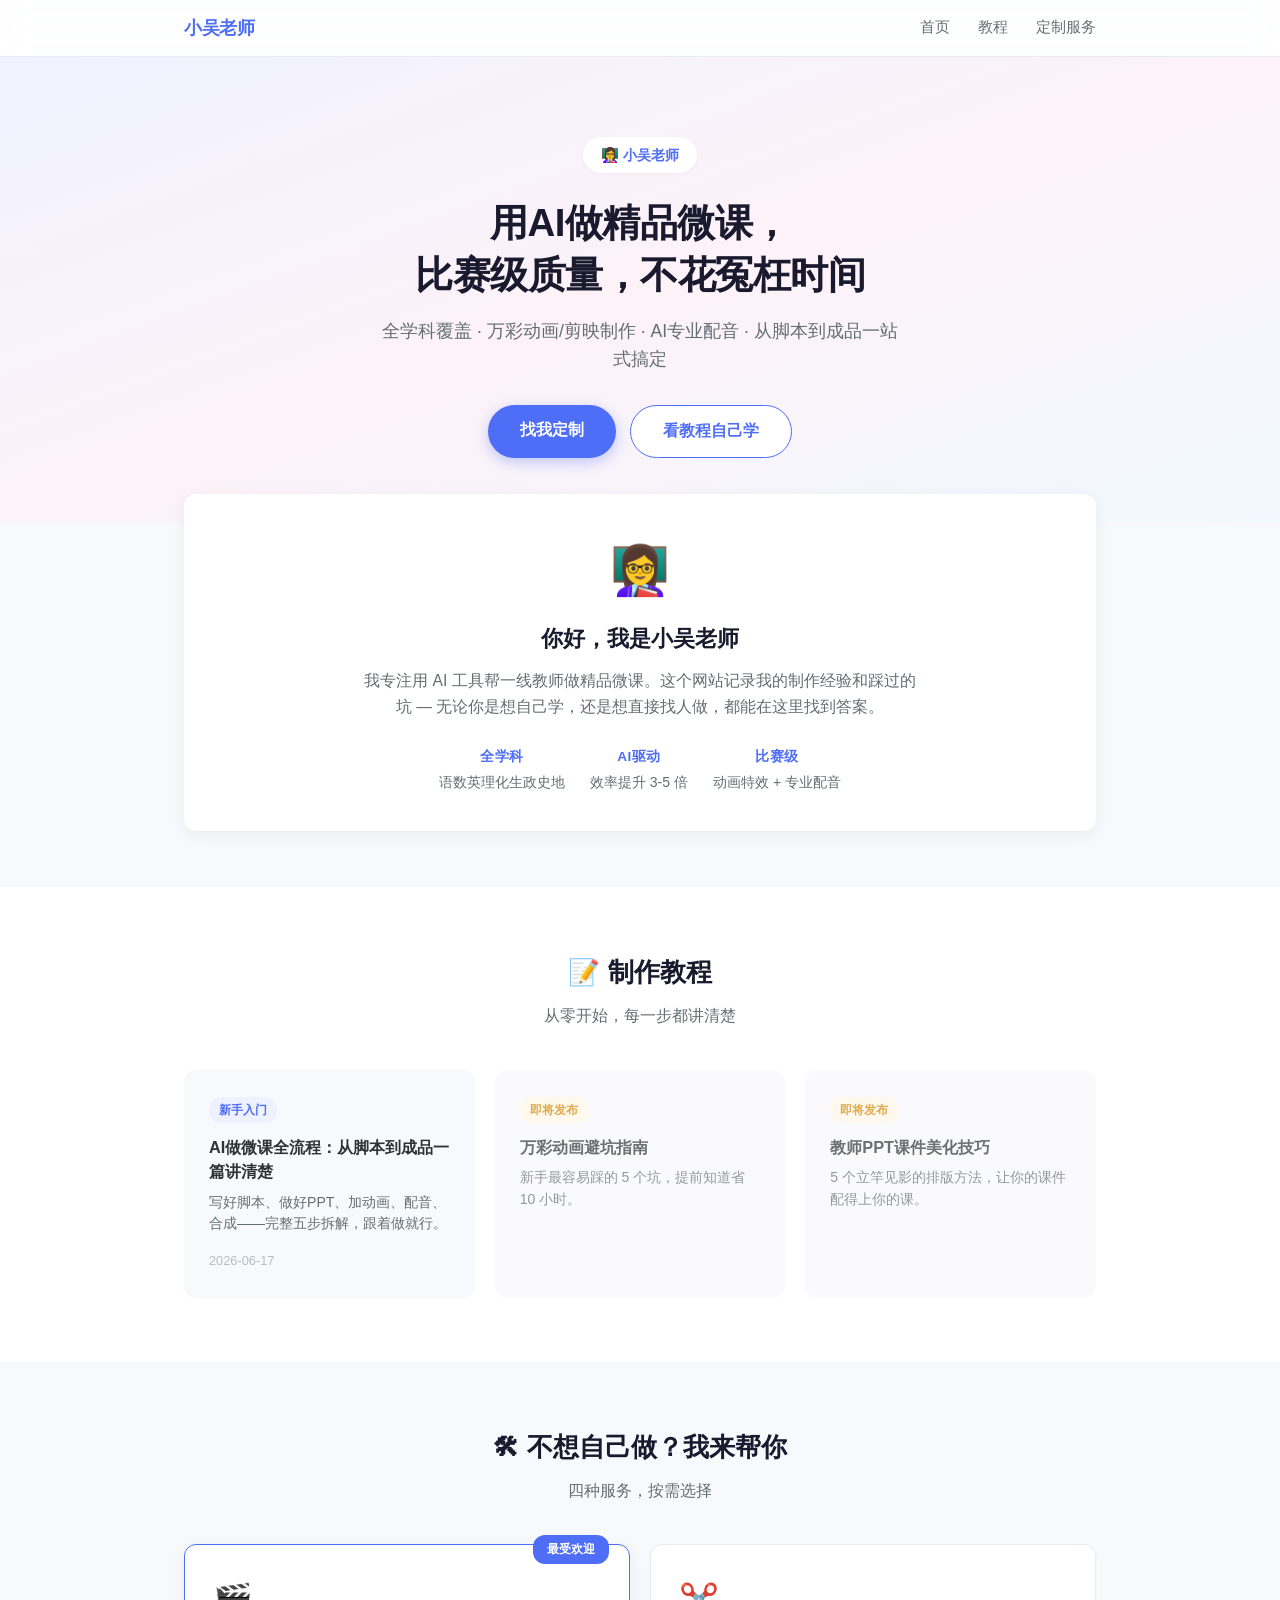
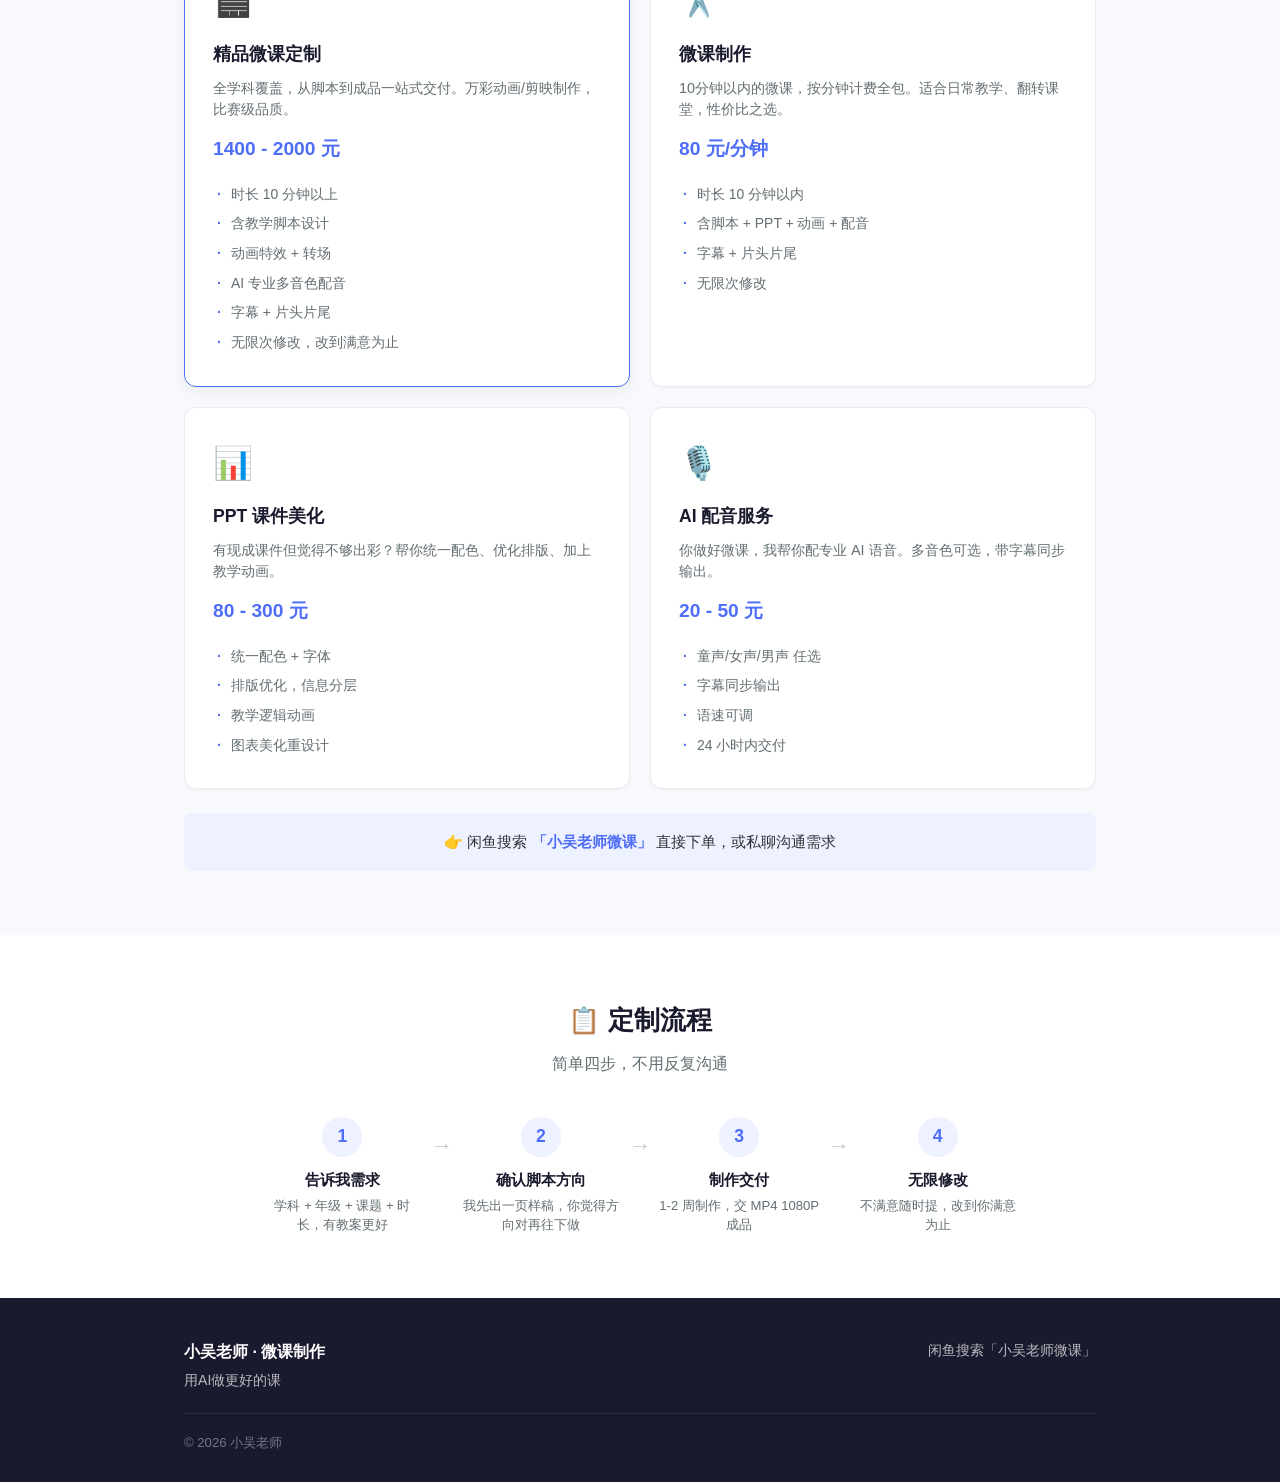
==== index.html @ 81d9802d "小吴老师微课制作网站：首页 + 首篇教程 + 闲鱼文案更新" ====
<!DOCTYPE html>
<html lang="zh-CN">
<head>
  <meta charset="UTF-8">
  <meta name="viewport" content="width=device-width, initial-scale=1.0">
  <title>小吴老师 · 微课制作 — AI精品微课教程与定制</title>
  <meta name="description" content="小吴老师专注AI微课制作：万彩动画、剪映、AI配音、PPT课件美化。提供精品微课定制服务，全学科覆盖。">
  <link rel="stylesheet" href="style.css">
</head>
<body>

  <!-- 导航 -->
  <nav>
    <div class="container nav-inner">
      <a href="index.html" class="logo">小吴老师</a>
      <div class="nav-links">
        <a href="index.html">首页</a>
        <a href="index.html#posts">教程</a>
        <a href="index.html#service">定制服务</a>
      </div>
    </div>
  </nav>

  <!-- 主视觉 -->
  <section class="hero">
    <div class="container">
      <div class="hero-badge">👩‍🏫 小吴老师</div>
      <h1>用AI做精品微课，<br>比赛级质量，不花冤枉时间</h1>
      <p class="hero-desc">全学科覆盖 · 万彩动画/剪映制作 · AI专业配音 · 从脚本到成品一站式搞定</p>
      <div class="hero-actions">
        <a href="#service" class="btn-primary">找我定制</a>
        <a href="#posts" class="btn-outline">看教程自己学</a>
      </div>
    </div>
  </section>

  <!-- 自我介绍 -->
  <section class="about">
    <div class="container">
      <div class="about-card">
        <div class="about-avatar">👩‍🏫</div>
        <h2>你好，我是小吴老师</h2>
        <p>我专注用 AI 工具帮一线教师做精品微课。这个网站记录我的制作经验和踩过的坑 — 无论你是想自己学，还是想直接找人做，都能在这里找到答案。</p>
        <div class="about-stats">
          <div class="stat"><strong>全学科</strong><span>语数英理化生政史地</span></div>
          <div class="stat"><strong>AI驱动</strong><span>效率提升 3-5 倍</span></div>
          <div class="stat"><strong>比赛级</strong><span>动画特效 + 专业配音</span></div>
        </div>
      </div>
    </div>
  </section>

  <!-- 教程文章 -->
  <section id="posts">
    <div class="container">
      <div class="section-header">
        <h2>📝 制作教程</h2>
        <p>从零开始，每一步都讲清楚</p>
      </div>
      <div class="post-grid">
        <a href="posts/01-ai-microcourse-guide.html" class="post-card">
          <div class="post-card-tag">新手入门</div>
          <h3>AI做微课全流程：从脚本到成品一篇讲清楚</h3>
          <p>写好脚本、做好PPT、加动画、配音、合成——完整五步拆解，跟着做就行。</p>
          <span class="post-card-date">2026-06-17</span>
        </a>
        <div class="post-card post-card-empty">
          <div class="post-card-tag tag-soon">即将发布</div>
          <h3>万彩动画避坑指南</h3>
          <p>新手最容易踩的 5 个坑，提前知道省 10 小时。</p>
        </div>
        <div class="post-card post-card-empty">
          <div class="post-card-tag tag-soon">即将发布</div>
          <h3>教师PPT课件美化技巧</h3>
          <p>5 个立竿见影的排版方法，让你的课件配得上你的课。</p>
        </div>
      </div>
    </div>
  </section>

  <!-- 服务 -->
  <section id="service">
    <div class="container">
      <div class="section-header">
        <h2>🛠 不想自己做？我来帮你</h2>
        <p>四种服务，按需选择</p>
      </div>
      <div class="service-grid">
        <div class="service-card service-card-featured">
          <div class="service-icon">🎬</div>
          <h3>精品微课定制</h3>
          <p class="service-desc">全学科覆盖，从脚本到成品一站式交付。万彩动画/剪映制作，比赛级品质。</p>
          <div class="service-price">1400 - 2000 元</div>
          <ul>
            <li>时长 10 分钟以上</li>
            <li>含教学脚本设计</li>
            <li>动画特效 + 转场</li>
            <li>AI 专业多音色配音</li>
            <li>字幕 + 片头片尾</li>
            <li>无限次修改，改到满意为止</li>
          </ul>
          <span class="service-badge">最受欢迎</span>
        </div>
        <div class="service-card">
          <div class="service-icon">✂️</div>
          <h3>微课制作</h3>
          <p class="service-desc">10分钟以内的微课，按分钟计费全包。适合日常教学、翻转课堂，性价比之选。</p>
          <div class="service-price">80 元/分钟</div>
          <ul>
            <li>时长 10 分钟以内</li>
            <li>含脚本 + PPT + 动画 + 配音</li>
            <li>字幕 + 片头片尾</li>
            <li>无限次修改</li>
          </ul>
        </div>
        <div class="service-card">
          <div class="service-icon">📊</div>
          <h3>PPT 课件美化</h3>
          <p class="service-desc">有现成课件但觉得不够出彩？帮你统一配色、优化排版、加上教学动画。</p>
          <div class="service-price">80 - 300 元</div>
          <ul>
            <li>统一配色 + 字体</li>
            <li>排版优化，信息分层</li>
            <li>教学逻辑动画</li>
            <li>图表美化重设计</li>
          </ul>
        </div>
        <div class="service-card">
          <div class="service-icon">🎙️</div>
          <h3>AI 配音服务</h3>
          <p class="service-desc">你做好微课，我帮你配专业 AI 语音。多音色可选，带字幕同步输出。</p>
          <div class="service-price">20 - 50 元</div>
          <ul>
            <li>童声/女声/男声 任选</li>
            <li>字幕同步输出</li>
            <li>语速可调</li>
            <li>24 小时内交付</li>
          </ul>
        </div>
      </div>
      <div class="service-cta">
        <p>👉 闲鱼搜索 <strong>「小吴老师微课」</strong> 直接下单，或私聊沟通需求</p>
      </div>
    </div>
  </section>

  <!-- 流程 -->
  <section class="process">
    <div class="container">
      <div class="section-header">
        <h2>📋 定制流程</h2>
        <p>简单四步，不用反复沟通</p>
      </div>
      <div class="process-steps">
        <div class="step">
          <div class="step-num">1</div>
          <h4>告诉我需求</h4>
          <p>学科 + 年级 + 课题 + 时长，有教案更好</p>
        </div>
        <div class="step-arrow">→</div>
        <div class="step">
          <div class="step-num">2</div>
          <h4>确认脚本方向</h4>
          <p>我先出一页样稿，你觉得方向对再往下做</p>
        </div>
        <div class="step-arrow">→</div>
        <div class="step">
          <div class="step-num">3</div>
          <h4>制作交付</h4>
          <p>1-2 周制作，交 MP4 1080P 成品</p>
        </div>
        <div class="step-arrow">→</div>
        <div class="step">
          <div class="step-num">4</div>
          <h4>无限修改</h4>
          <p>不满意随时提，改到你满意为止</p>
        </div>
      </div>
    </div>
  </section>

  <footer>
    <div class="container">
      <div class="footer-inner">
        <div class="footer-brand">
          <strong>小吴老师 · 微课制作</strong>
          <p>用AI做更好的课</p>
        </div>
        <div class="footer-links">
          <span>闲鱼搜索「小吴老师微课」</span>
        </div>
      </div>
      <p class="footer-copy">© 2026 小吴老师</p>
    </div>
  </footer>

</body>
</html>
---- style.css ----
/* ====== 基础重置 ====== */
*, *::before, *::after { margin: 0; padding: 0; box-sizing: border-box; }

:root {
  --primary: #4f6ef7;
  --primary-light: #eef1ff;
  --primary-dark: #3b54d4;
  --text: #2d3436;
  --text-light: #636e72;
  --bg: #f8f9fc;
  --white: #fff;
  --border: #e8ecf1;
  --shadow-sm: 0 1px 3px rgba(0,0,0,0.04);
  --shadow-md: 0 4px 16px rgba(0,0,0,0.06);
  --shadow-lg: 0 8px 32px rgba(0,0,0,0.08);
  --radius: 12px;
  --radius-sm: 8px;
}

body {
  font-family: -apple-system, BlinkMacSystemFont, "Segoe UI", "PingFang SC", "Hiragino Sans GB", "Microsoft YaHei", sans-serif;
  line-height: 1.7;
  color: var(--text);
  background: var(--bg);
  -webkit-font-smoothing: antialiased;
}

.container { max-width: 960px; margin: 0 auto; padding: 0 24px; }

/* ====== 导航 ====== */
nav {
  background: rgba(255,255,255,0.85);
  backdrop-filter: blur(12px);
  -webkit-backdrop-filter: blur(12px);
  border-bottom: 1px solid var(--border);
  position: sticky;
  top: 0;
  z-index: 100;
}
.nav-inner {
  display: flex;
  align-items: center;
  justify-content: space-between;
  height: 56px;
}
.logo {
  font-size: 1.15em;
  font-weight: 700;
  color: var(--primary);
  text-decoration: none;
  letter-spacing: -0.3px;
}
.nav-links { display: flex; gap: 28px; }
.nav-links a {
  text-decoration: none;
  color: var(--text-light);
  font-size: 0.92em;
  font-weight: 500;
  transition: color 0.2s;
}
.nav-links a:hover { color: var(--primary); }

/* ====== 主视觉 ====== */
.hero {
  padding: 80px 0 64px;
  text-align: center;
  background: linear-gradient(160deg, #f0f3ff 0%, #fdf2f8 50%, #f0f9ff 100%);
}
.hero-badge {
  display: inline-block;
  background: var(--white);
  color: var(--primary);
  font-weight: 600;
  font-size: 0.9em;
  padding: 6px 18px;
  border-radius: 20px;
  margin-bottom: 24px;
  box-shadow: var(--shadow-sm);
}
.hero h1 {
  font-size: 2.4em;
  font-weight: 800;
  line-height: 1.35;
  letter-spacing: -0.5px;
  margin-bottom: 16px;
  color: #1a1a2e;
}
.hero-desc {
  font-size: 1.1em;
  color: var(--text-light);
  max-width: 520px;
  margin: 0 auto 32px;
  line-height: 1.6;
}
.hero-actions { display: flex; gap: 14px; justify-content: center; flex-wrap: wrap; }
.btn-primary, .btn-outline {
  display: inline-block;
  padding: 12px 32px;
  border-radius: 28px;
  font-size: 0.98em;
  font-weight: 600;
  text-decoration: none;
  transition: all 0.2s;
}
.btn-primary {
  background: var(--primary);
  color: #fff;
  box-shadow: 0 4px 14px rgba(79,110,247,0.35);
}
.btn-primary:hover { background: var(--primary-dark); transform: translateY(-1px); }
.btn-outline {
  background: var(--white);
  color: var(--primary);
  border: 1.5px solid var(--primary);
}
.btn-outline:hover { background: var(--primary-light); }

/* ====== 自我介绍 ====== */
.about { padding: 0 0 56px; margin-top: -28px; }
.about-card {
  background: var(--white);
  border-radius: var(--radius);
  padding: 36px 40px;
  box-shadow: var(--shadow-md);
  text-align: center;
}
.about-avatar { font-size: 3em; margin-bottom: 8px; }
.about-card h2 { font-size: 1.4em; margin-bottom: 10px; color: #1a1a2e; }
.about-card > p { color: var(--text-light); max-width: 560px; margin: 0 auto 24px; font-size: 0.98em; }
.about-stats { display: flex; gap: 24px; justify-content: center; flex-wrap: wrap; }
.stat { text-align: center; min-width: 100px; }
.stat strong { display: block; font-size: 0.85em; color: var(--primary); text-transform: uppercase; letter-spacing: 0.5px; }
.stat span { font-size: 0.88em; color: var(--text-light); }

/* ====== 通用 section ====== */
section { padding: 64px 0; }
.section-header { text-align: center; margin-bottom: 40px; }
.section-header h2 { font-size: 1.6em; font-weight: 700; margin-bottom: 8px; color: #1a1a2e; }
.section-header p { color: var(--text-light); font-size: 0.98em; }

/* ====== 教程卡片 ====== */
#posts { background: var(--white); }
.post-grid { display: grid; grid-template-columns: repeat(3, 1fr); gap: 20px; }
.post-card {
  display: block;
  background: var(--bg);
  border-radius: var(--radius);
  padding: 24px;
  text-decoration: none;
  transition: all 0.25s;
  border: 1.5px solid transparent;
}
.post-card:hover { border-color: var(--primary); box-shadow: var(--shadow-md); transform: translateY(-2px); }
.post-card-tag {
  display: inline-block;
  font-size: 0.75em;
  font-weight: 600;
  padding: 3px 10px;
  border-radius: 12px;
  margin-bottom: 12px;
  background: var(--primary-light);
  color: var(--primary);
}
.tag-soon { background: #fff7e6; color: #d48806; }
.post-card h3 { font-size: 1.02em; color: var(--text); margin-bottom: 8px; line-height: 1.5; }
.post-card p { font-size: 0.88em; color: var(--text-light); margin-bottom: 12px; line-height: 1.5; }
.post-card-date { font-size: 0.8em; color: #b2bec3; }
.post-card-empty { cursor: default; opacity: 0.7; }
.post-card-empty:hover { border-color: transparent; transform: none; box-shadow: none; }

/* ====== 服务卡片 ====== */
.service-grid { display: grid; grid-template-columns: repeat(2, 1fr); gap: 20px; margin-bottom: 24px; }
.service-card {
  background: var(--white);
  border-radius: var(--radius);
  padding: 28px;
  box-shadow: var(--shadow-sm);
  border: 1.5px solid var(--border);
  position: relative;
  transition: all 0.25s;
}
.service-card:hover { box-shadow: var(--shadow-md); transform: translateY(-2px); }
.service-card-featured { border-color: var(--primary); box-shadow: var(--shadow-md); }
.service-icon { font-size: 2em; margin-bottom: 12px; }
.service-card h3 { font-size: 1.1em; margin-bottom: 8px; color: #1a1a2e; }
.service-desc { font-size: 0.9em; color: var(--text-light); margin-bottom: 12px; line-height: 1.5; }
.service-price {
  font-size: 1.2em;
  font-weight: 700;
  color: var(--primary);
  margin-bottom: 14px;
}
.service-card ul { list-style: none; }
.service-card li {
  font-size: 0.87em;
  color: var(--text-light);
  padding: 3px 0 3px 18px;
  position: relative;
}
.service-card li::before { content: "·"; position: absolute; left: 4px; color: var(--primary); font-weight: bold; }
.service-badge {
  position: absolute;
  top: -10px;
  right: 20px;
  background: var(--primary);
  color: #fff;
  font-size: 0.75em;
  font-weight: 600;
  padding: 4px 14px;
  border-radius: 12px;
}
.service-cta {
  text-align: center;
  background: var(--primary-light);
  border-radius: var(--radius-sm);
  padding: 16px;
  font-size: 0.95em;
}
.service-cta strong { color: var(--primary); }

/* ====== 流程 ====== */
.process { background: var(--white); }
.process-steps { display: flex; align-items: flex-start; justify-content: center; gap: 8px; flex-wrap: wrap; }
.step { text-align: center; width: 160px; }
.step-num {
  width: 40px; height: 40px;
  border-radius: 50%;
  background: var(--primary-light);
  color: var(--primary);
  font-weight: 700;
  font-size: 1.1em;
  display: flex;
  align-items: center;
  justify-content: center;
  margin: 0 auto 10px;
}
.step h4 { font-size: 0.95em; margin-bottom: 4px; color: #1a1a2e; }
.step p { font-size: 0.82em; color: var(--text-light); line-height: 1.4; }
.step-arrow { font-size: 1.4em; color: #ccc; margin-top: 10px; }

/* ====== 文章页 ====== */
article { padding: 40px 0; }
article .meta { color: #b2bec3; font-size: 0.9em; margin-bottom: 20px; }
article h1 { font-size: 1.8em; font-weight: 800; margin-bottom: 24px; color: #1a1a2e; line-height: 1.35; }
article h2 {
  font-size: 1.25em;
  font-weight: 700;
  margin-top: 40px;
  margin-bottom: 14px;
  padding-bottom: 8px;
  border-bottom: 2px solid var(--primary-light);
  color: #1a1a2e;
}
article h3 { font-size: 1.05em; font-weight: 600; margin-top: 24px; margin-bottom: 8px; color: #2d3436; }
article p { margin-bottom: 14px; font-size: 1.02em; }
article ul, article ol { margin: 12px 0 12px 26px; }
article li { margin-bottom: 8px; font-size: 1.02em; }
article li strong { color: #1a1a2e; }
article blockquote {
  border-left: 3px solid var(--primary);
  padding: 14px 20px;
  margin: 20px 0;
  background: var(--primary-light);
  border-radius: 0 var(--radius-sm) var(--radius-sm) 0;
  color: var(--text);
  font-size: 0.96em;
}
article .tip {
  background: #fffbe6;
  border: 1px solid #ffe58f;
  border-radius: var(--radius-sm);
  padding: 16px 20px;
  margin: 20px 0;
  font-size: 0.96em;
}
article table {
  width: 100%;
  border-collapse: collapse;
  margin: 20px 0;
  border-radius: var(--radius-sm);
  overflow: hidden;
  box-shadow: var(--shadow-sm);
}
article th {
  background: var(--primary-light);
  padding: 12px 16px;
  text-align: left;
  font-weight: 600;
  font-size: 0.92em;
  color: var(--primary-dark);
}
article td {
  padding: 10px 16px;
  border-bottom: 1px solid var(--border);
  font-size: 0.95em;
}
.back-link {
  display: inline-block;
  margin-top: 40px;
  color: var(--primary);
  text-decoration: none;
  font-weight: 500;
  font-size: 0.95em;
  transition: color 0.2s;
}
.back-link:hover { color: var(--primary-dark); }

/* ====== Footer ====== */
footer {
  background: #1a1a2e;
  color: rgba(255,255,255,0.7);
  padding: 40px 0 28px;
}
.footer-inner {
  display: flex;
  justify-content: space-between;
  align-items: flex-start;
  margin-bottom: 20px;
  gap: 20px;
  flex-wrap: wrap;
}
.footer-brand strong { display: block; color: #fff; font-size: 1em; margin-bottom: 4px; }
.footer-brand p { font-size: 0.88em; }
.footer-links { font-size: 0.9em; }
.footer-copy { font-size: 0.82em; color: rgba(255,255,255,0.4); border-top: 1px solid rgba(255,255,255,0.08); padding-top: 18px; }

/* ====== 响应式 ====== */
@media (max-width: 768px) {
  .hero h1 { font-size: 1.7em; }
  .hero { padding: 48px 0 40px; }
  .post-grid { grid-template-columns: 1fr; }
  .service-grid { grid-template-columns: 1fr; }
  .process-steps { flex-direction: column; align-items: center; }
  .step-arrow { transform: rotate(90deg); }
  .about-card { padding: 24px 20px; }
  .about-stats { gap: 16px; }
  article h1 { font-size: 1.4em; }
}
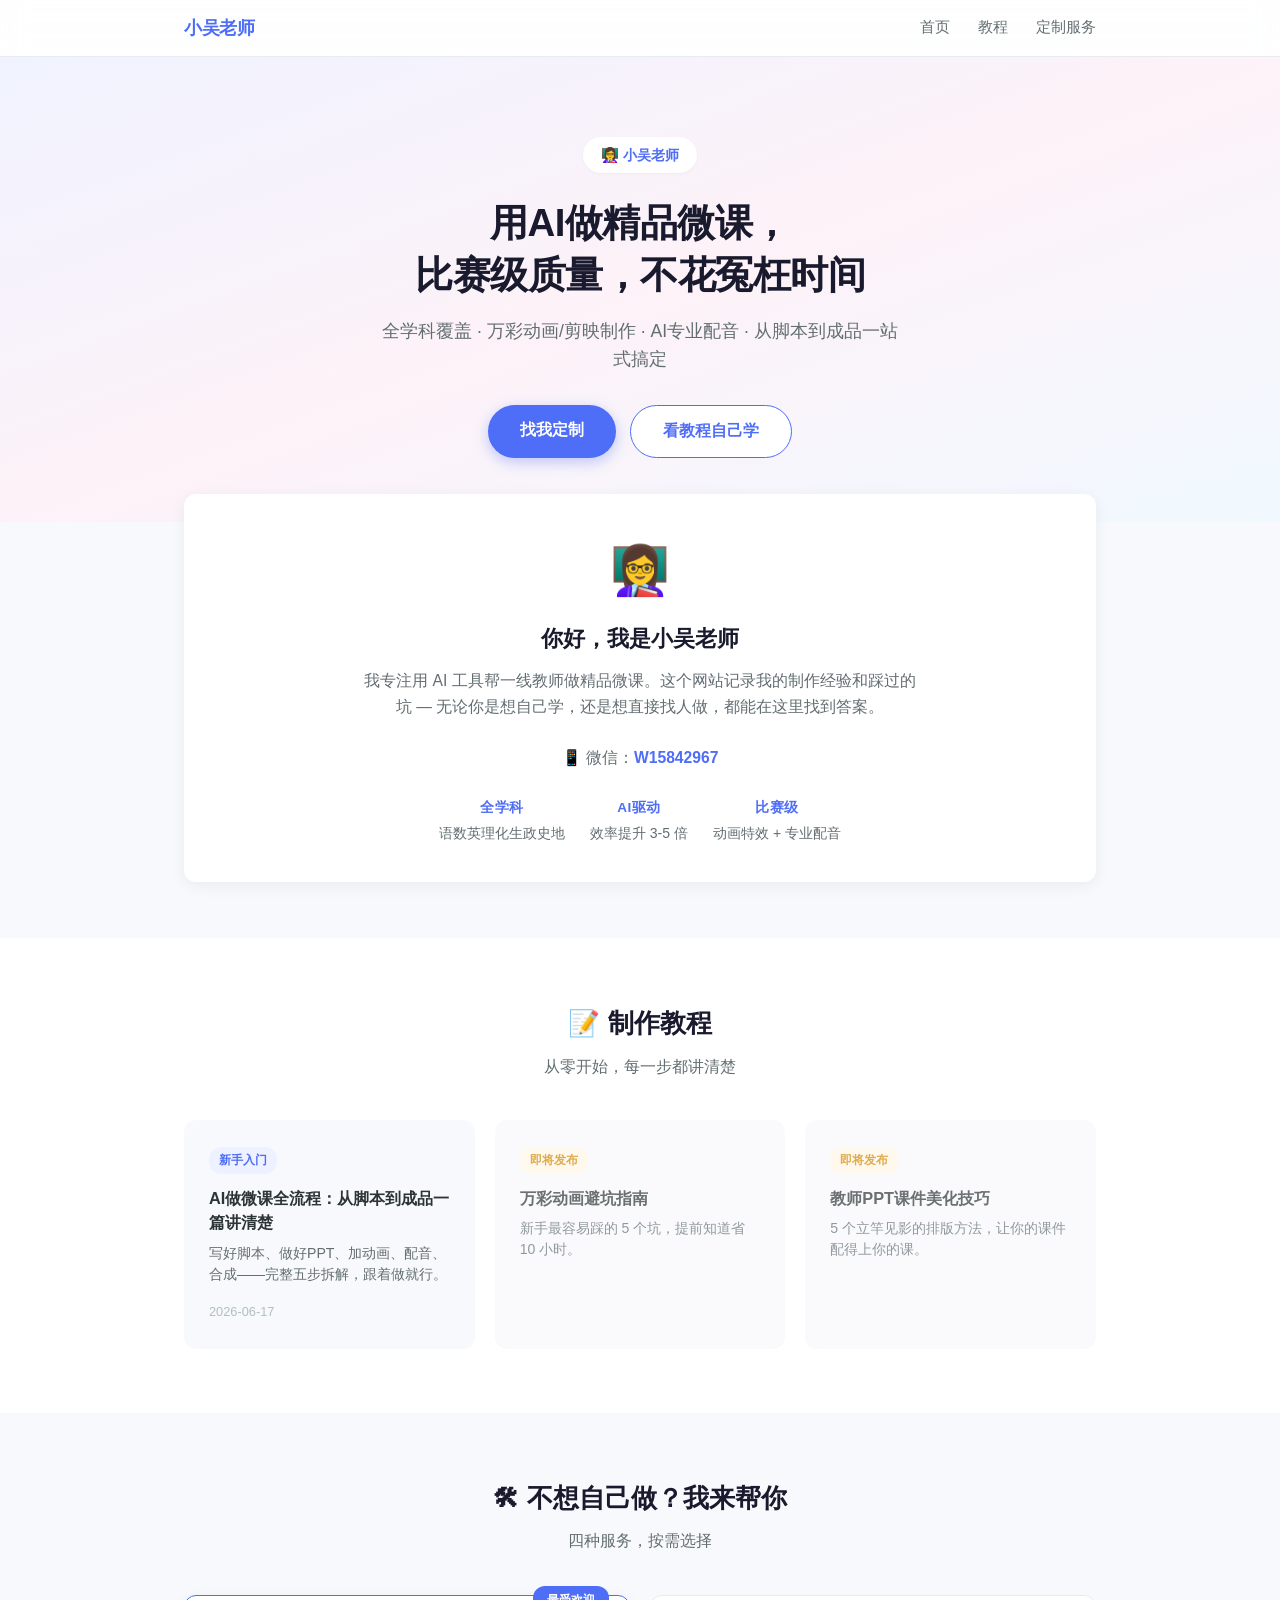
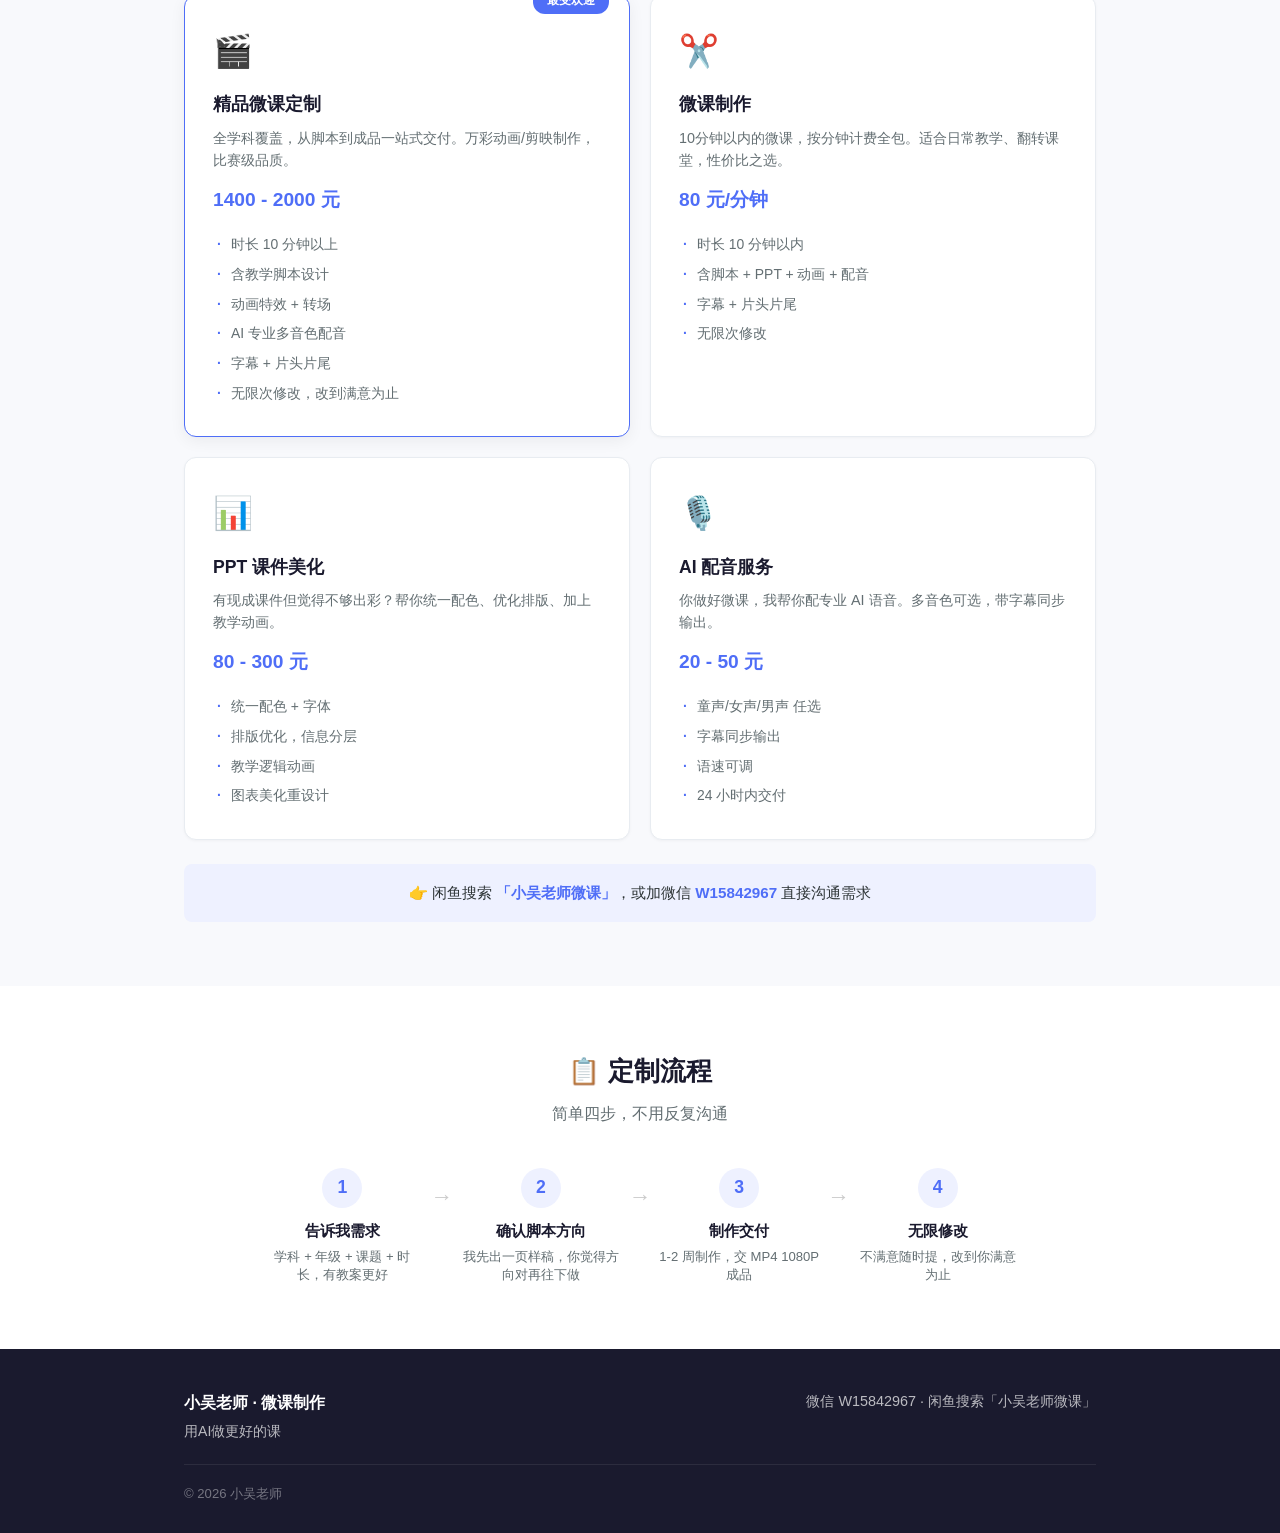
==== commit 9c11fe10: "添加微信号 W15842967 到首页多处" ====
--- a/index.html
+++ b/index.html
@@ -41,6 +41,7 @@
         <div class="about-avatar">👩‍🏫</div>
         <h2>你好，我是小吴老师</h2>
         <p>我专注用 AI 工具帮一线教师做精品微课。这个网站记录我的制作经验和踩过的坑 — 无论你是想自己学，还是想直接找人做，都能在这里找到答案。</p>
+        <p class="about-wechat">📱 微信：<strong>W15842967</strong></p>
         <div class="about-stats">
           <div class="stat"><strong>全学科</strong><span>语数英理化生政史地</span></div>
           <div class="stat"><strong>AI驱动</strong><span>效率提升 3-5 倍</span></div>
@@ -139,7 +140,7 @@
         </div>
       </div>
       <div class="service-cta">
-        <p>👉 闲鱼搜索 <strong>「小吴老师微课」</strong> 直接下单，或私聊沟通需求</p>
+        <p>👉 闲鱼搜索 <strong>「小吴老师微课」</strong>，或加微信 <strong>W15842967</strong> 直接沟通需求</p>
       </div>
     </div>
   </section>
@@ -187,7 +188,7 @@
           <p>用AI做更好的课</p>
         </div>
         <div class="footer-links">
-          <span>闲鱼搜索「小吴老师微课」</span>
+          <span>微信 W15842967 · 闲鱼搜索「小吴老师微课」</span>
         </div>
       </div>
       <p class="footer-copy">© 2026 小吴老师</p>
--- a/style.css
+++ b/style.css
@@ -127,6 +127,8 @@
 .about-avatar { font-size: 3em; margin-bottom: 8px; }
 .about-card h2 { font-size: 1.4em; margin-bottom: 10px; color: #1a1a2e; }
 .about-card > p { color: var(--text-light); max-width: 560px; margin: 0 auto 24px; font-size: 0.98em; }
+.about-wechat { font-size: 1.05em; color: var(--text); margin-top: -14px; }
+.about-wechat strong { color: var(--primary); }
 .about-stats { display: flex; gap: 24px; justify-content: center; flex-wrap: wrap; }
 .stat { text-align: center; min-width: 100px; }
 .stat strong { display: block; font-size: 0.85em; color: var(--primary); text-transform: uppercase; letter-spacing: 0.5px; }
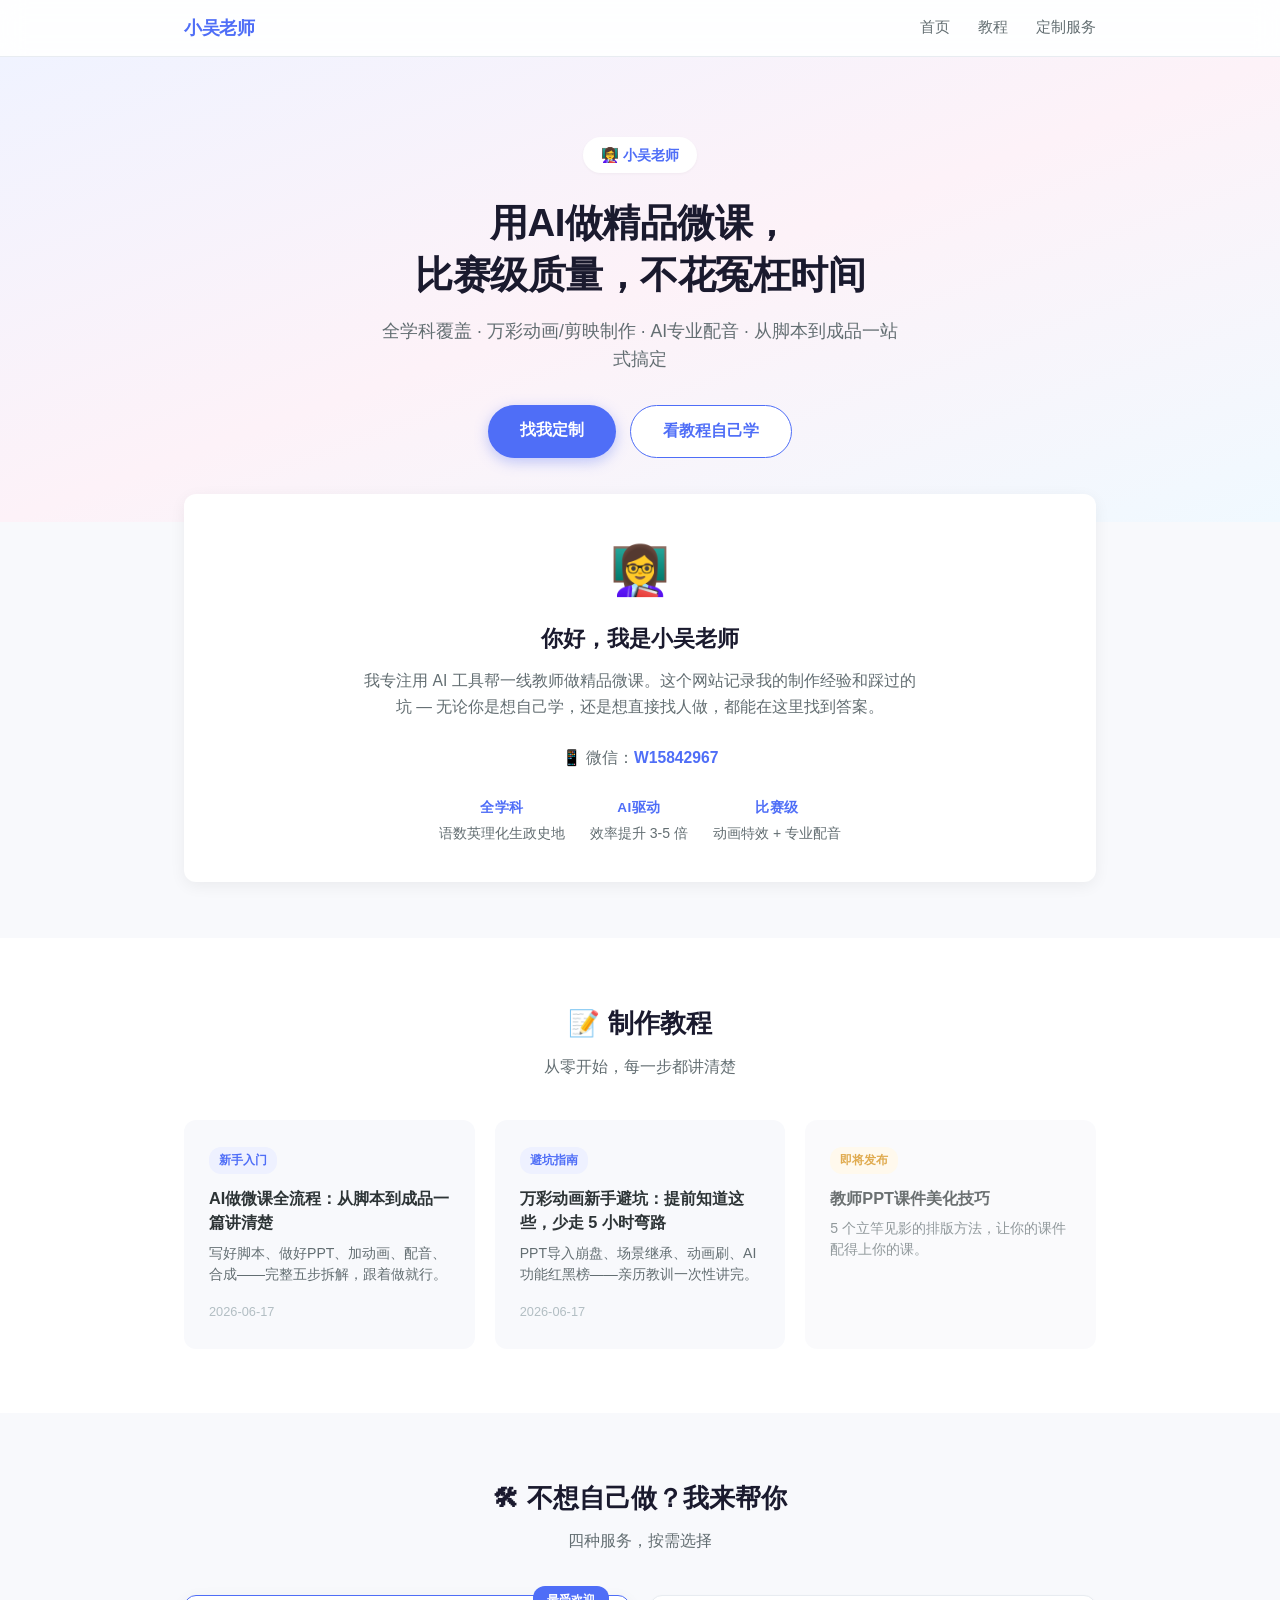
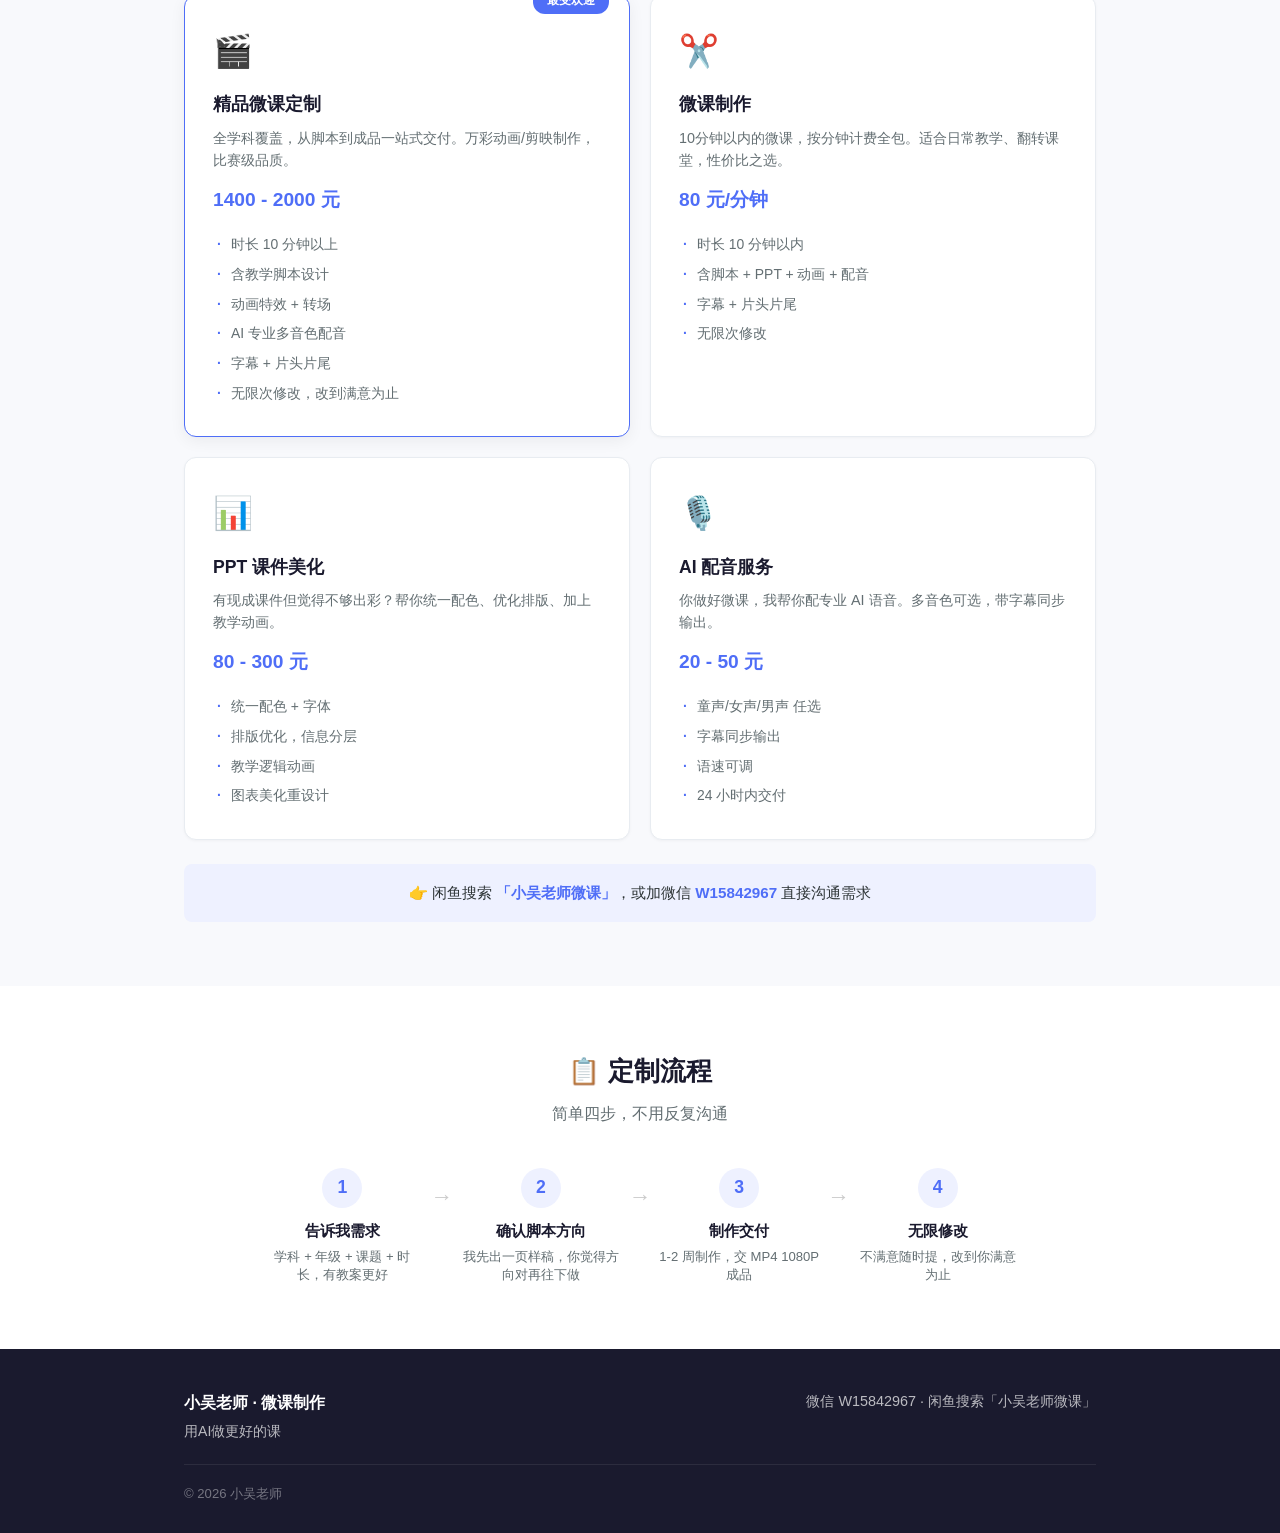
==== commit cb00df9b: "新增第二篇教程：万彩动画新手避坑指南" ====
--- a/index.html
+++ b/index.html
@@ -65,11 +65,12 @@
           <p>写好脚本、做好PPT、加动画、配音、合成——完整五步拆解，跟着做就行。</p>
           <span class="post-card-date">2026-06-17</span>
         </a>
-        <div class="post-card post-card-empty">
-          <div class="post-card-tag tag-soon">即将发布</div>
-          <h3>万彩动画避坑指南</h3>
-          <p>新手最容易踩的 5 个坑，提前知道省 10 小时。</p>
-        </div>
+        <a href="posts/02-wancai-pitfalls.html" class="post-card">
+          <div class="post-card-tag">避坑指南</div>
+          <h3>万彩动画新手避坑：提前知道这些，少走 5 小时弯路</h3>
+          <p>PPT导入崩盘、场景继承、动画刷、AI功能红黑榜——亲历教训一次性讲完。</p>
+          <span class="post-card-date">2026-06-17</span>
+        </a>
         <div class="post-card post-card-empty">
           <div class="post-card-tag tag-soon">即将发布</div>
           <h3>教师PPT课件美化技巧</h3>
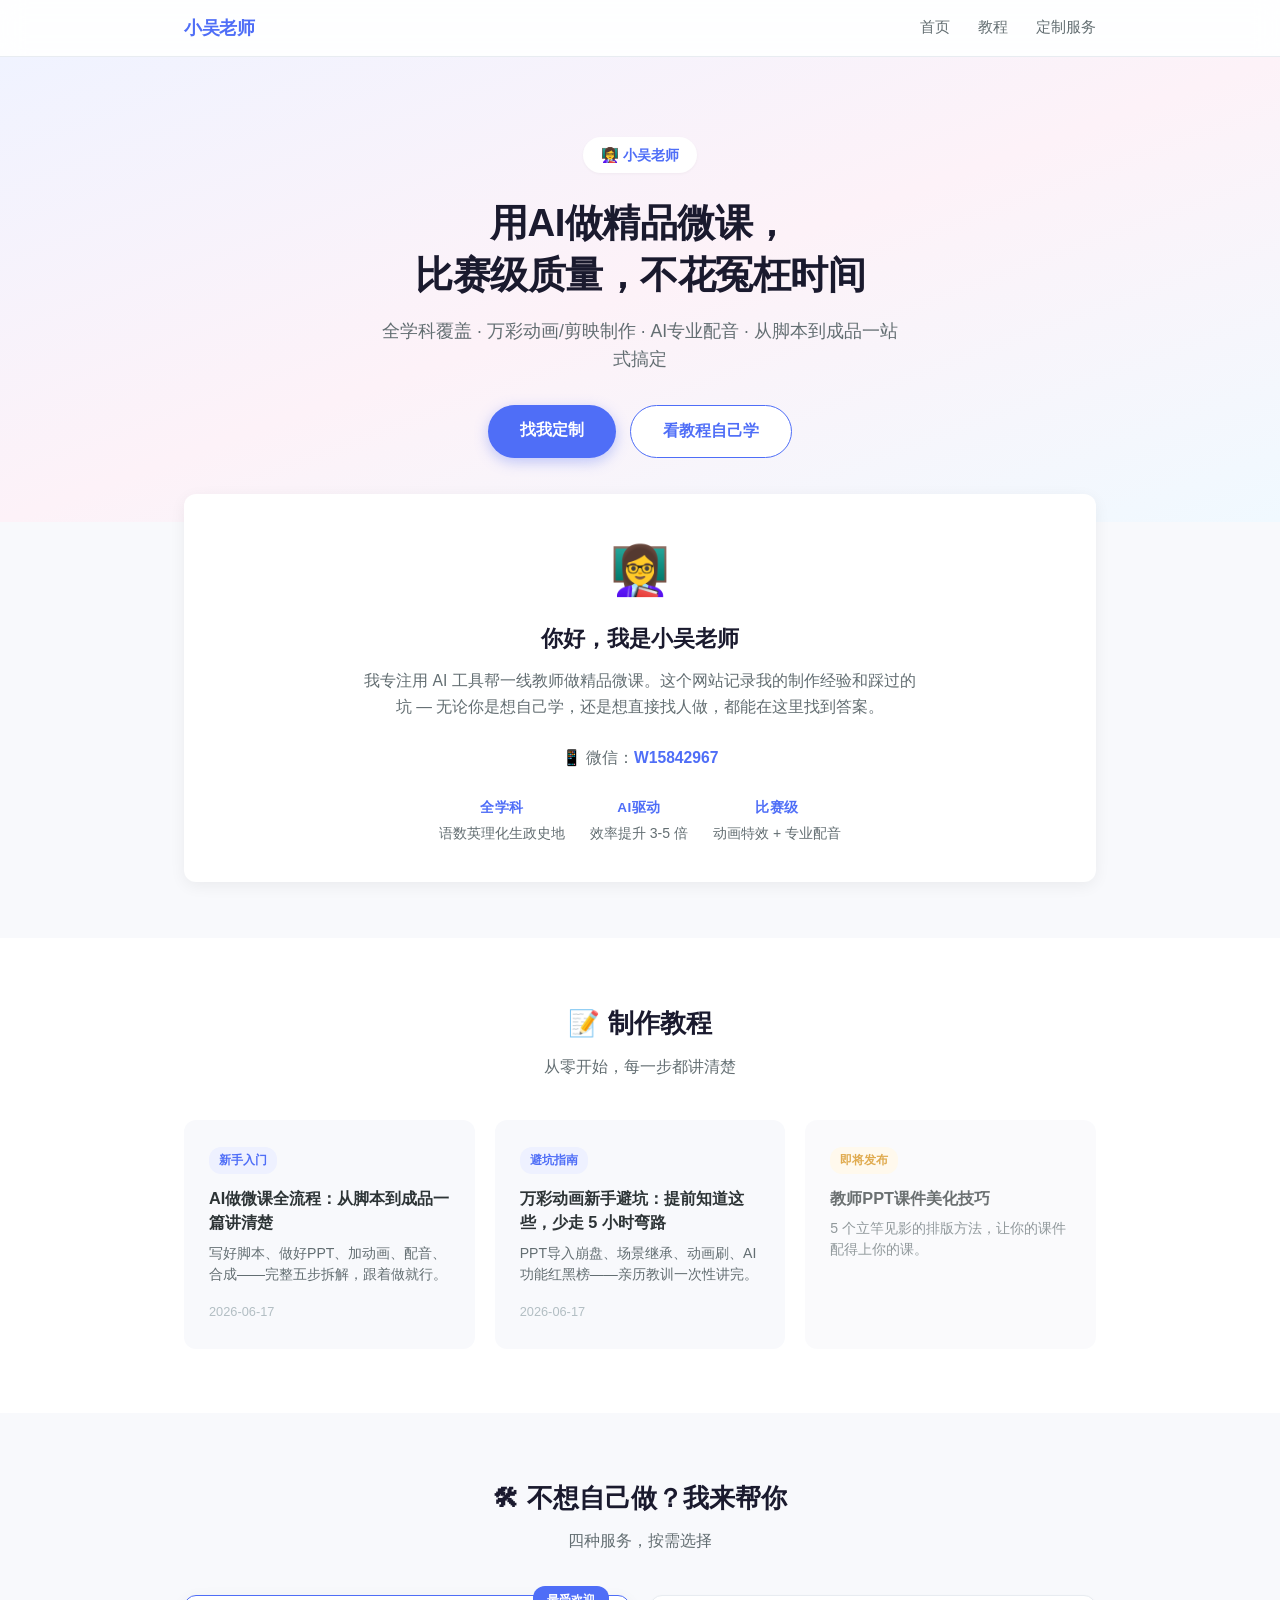
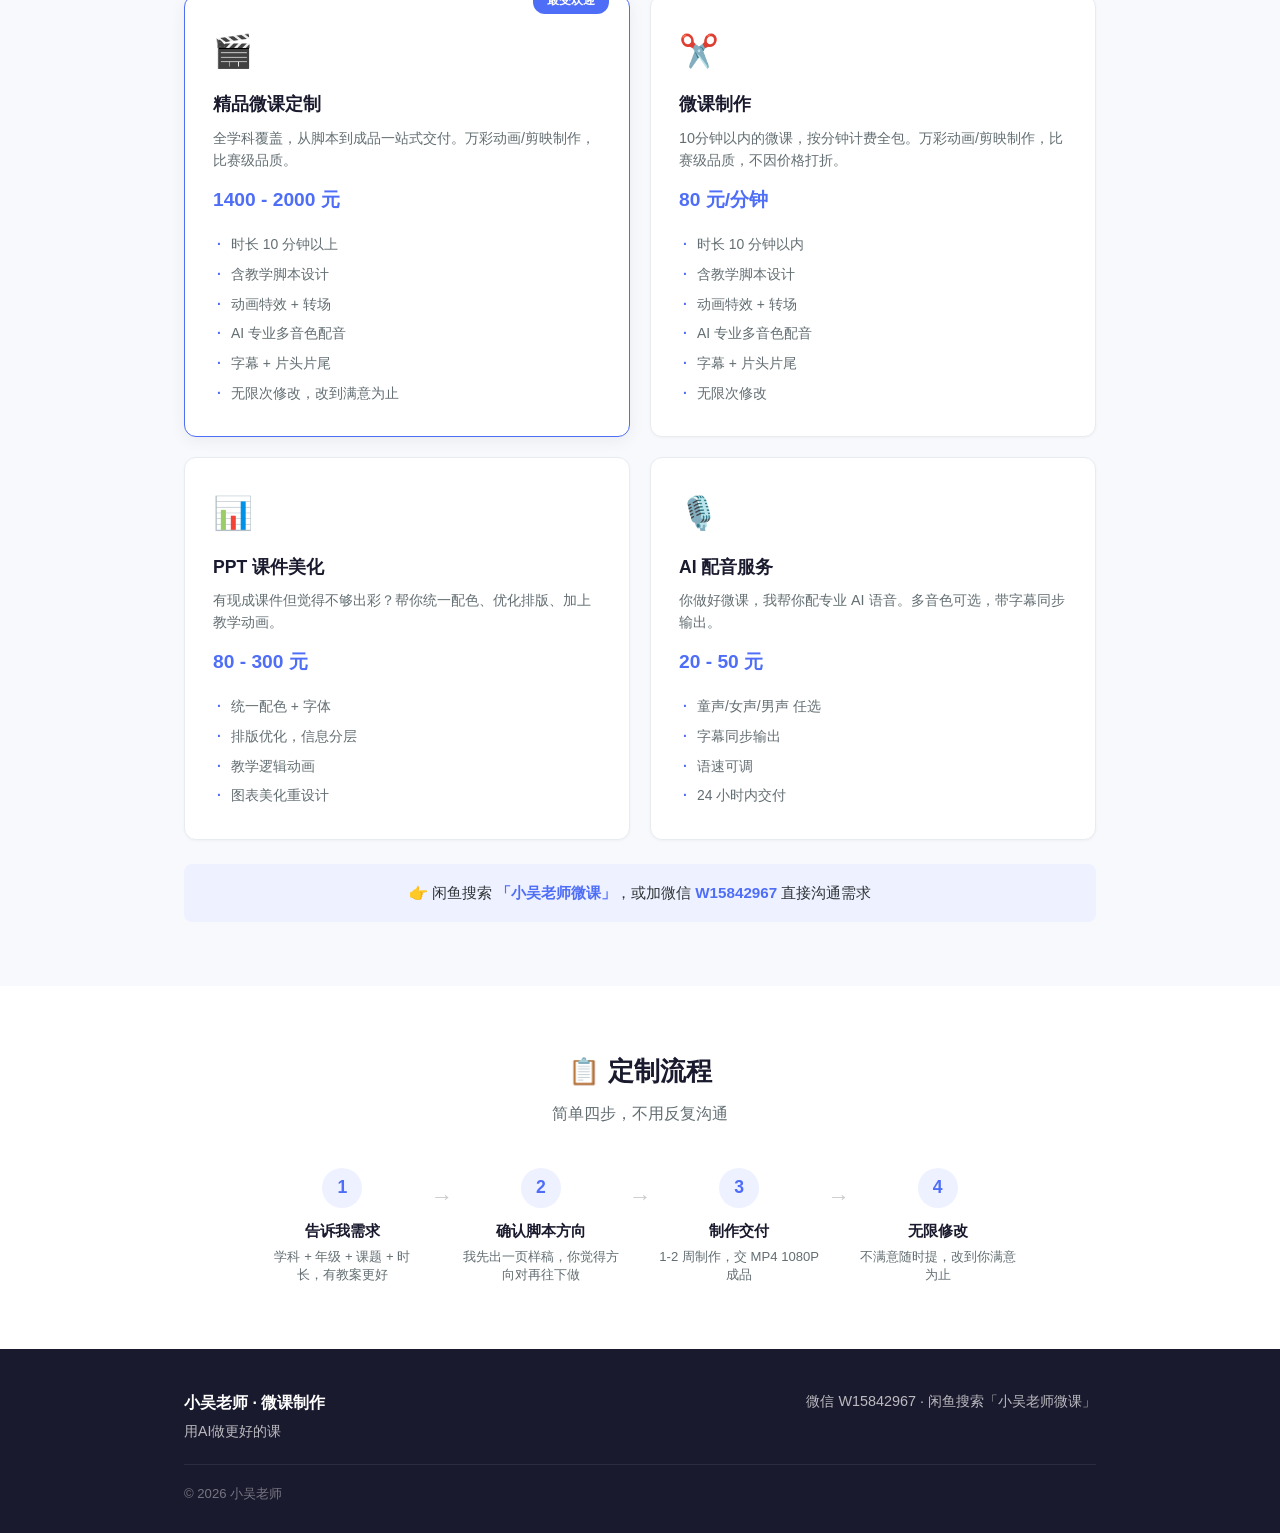
==== commit 86aec60f: "微课制作服务简介升级为比赛级标准" ====
--- a/index.html
+++ b/index.html
@@ -106,11 +106,13 @@
         <div class="service-card">
           <div class="service-icon">✂️</div>
           <h3>微课制作</h3>
-          <p class="service-desc">10分钟以内的微课，按分钟计费全包。适合日常教学、翻转课堂，性价比之选。</p>
+          <p class="service-desc">10分钟以内的微课，按分钟计费全包。万彩动画/剪映制作，比赛级品质，不因价格打折。</p>
           <div class="service-price">80 元/分钟</div>
           <ul>
             <li>时长 10 分钟以内</li>
-            <li>含脚本 + PPT + 动画 + 配音</li>
+            <li>含教学脚本设计</li>
+            <li>动画特效 + 转场</li>
+            <li>AI 专业多音色配音</li>
             <li>字幕 + 片头片尾</li>
             <li>无限次修改</li>
           </ul>
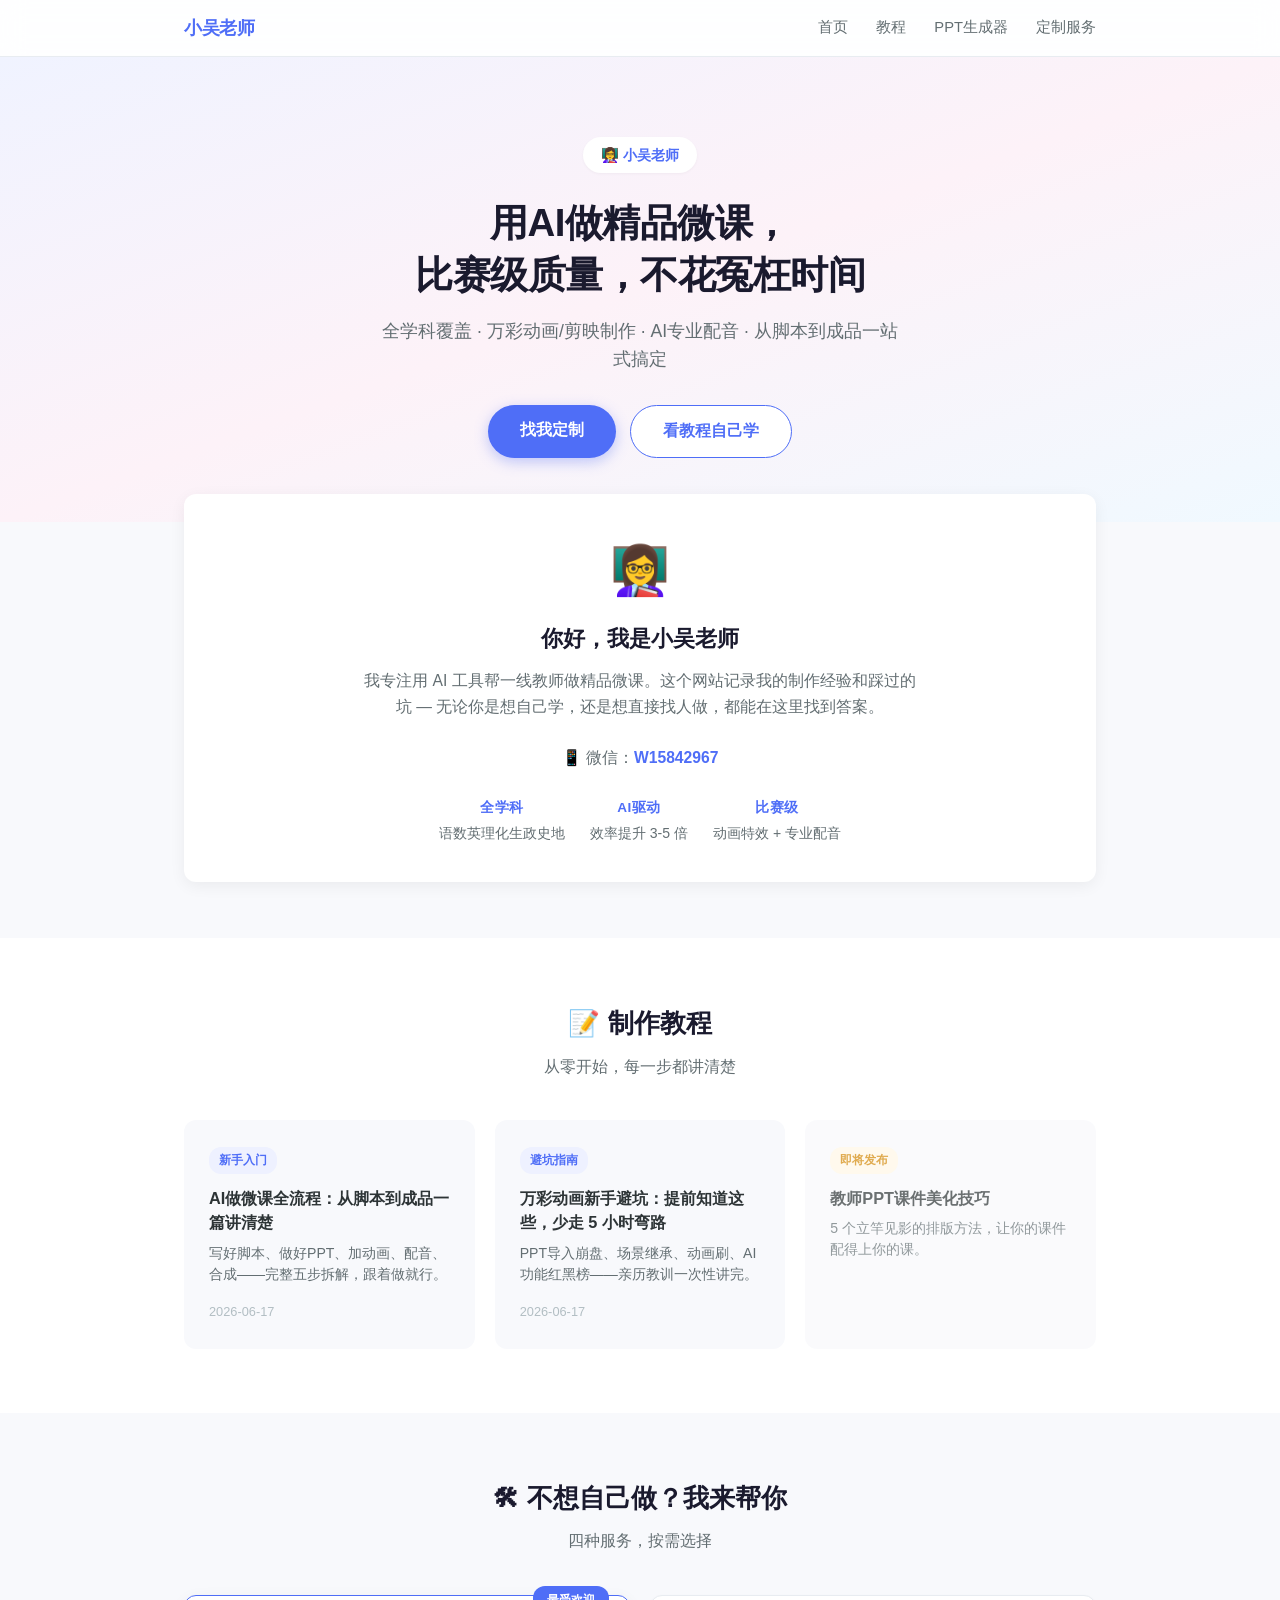
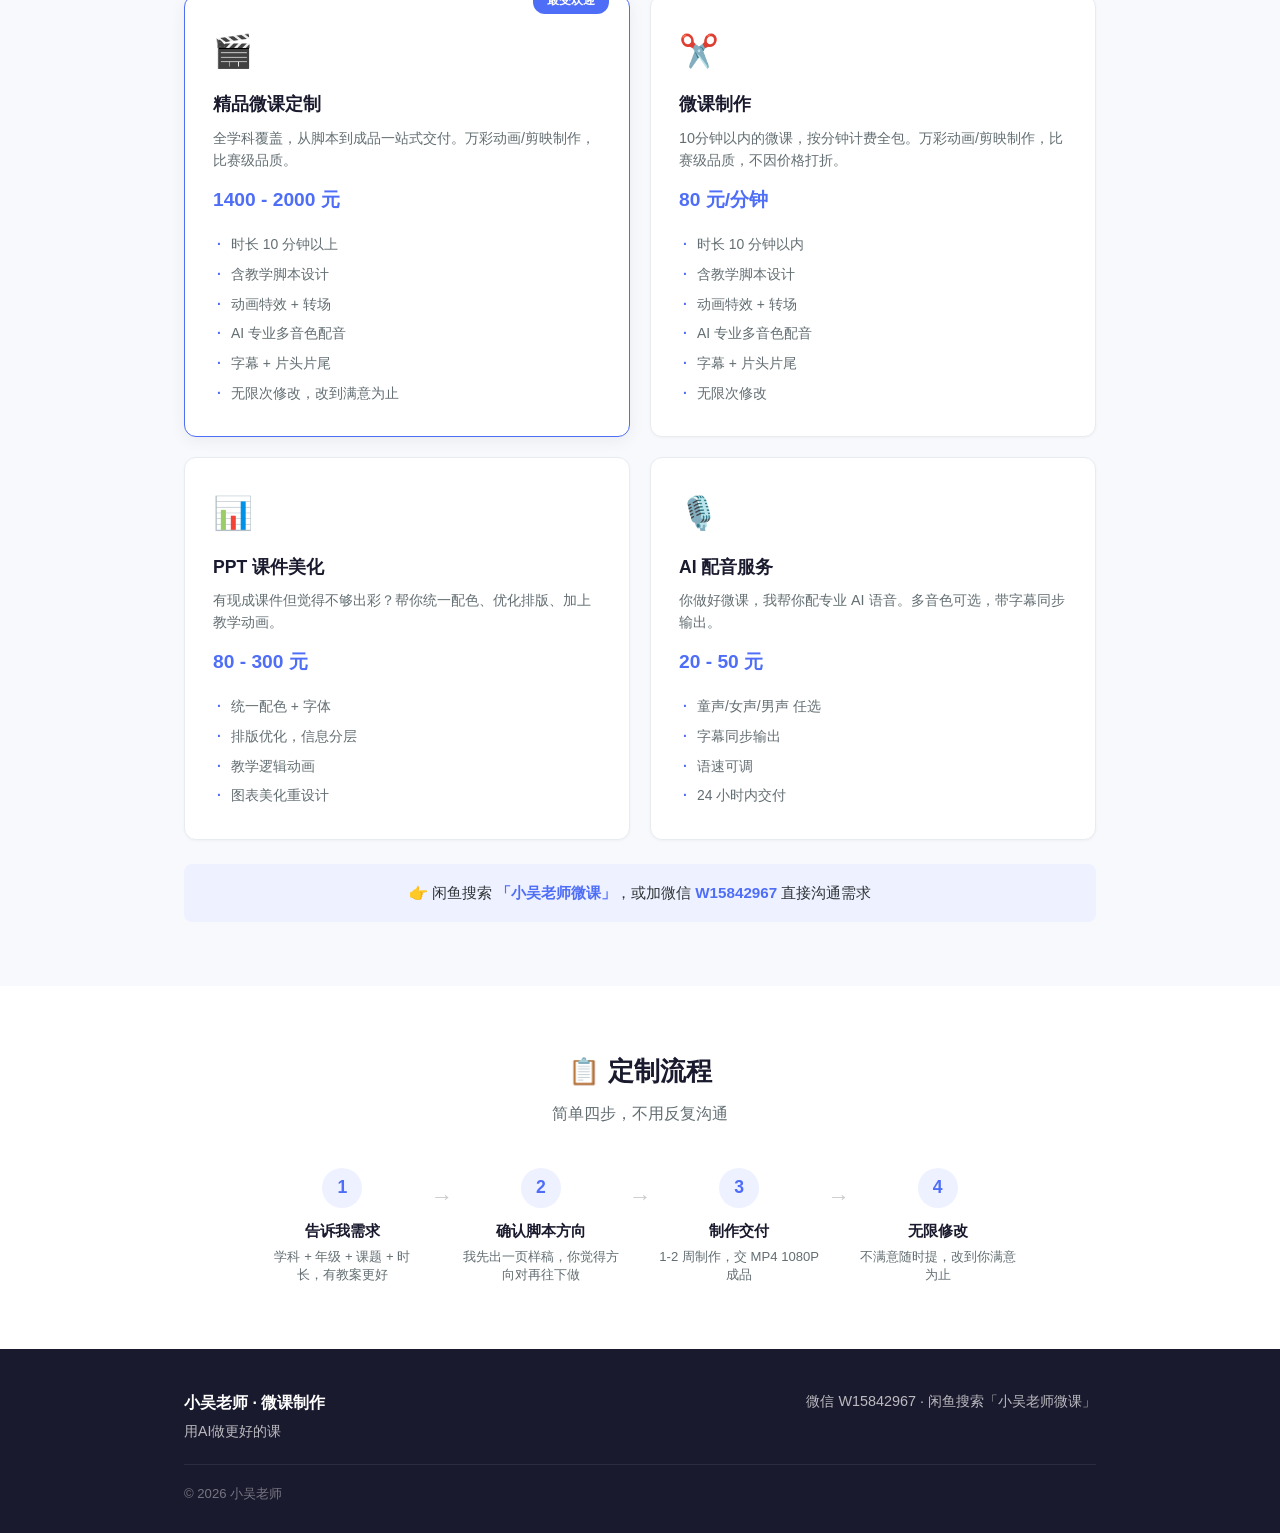
==== commit a549153c: "新增PPT一键生成器工具：三档品质（一般/标准/高端），全学科覆盖" ====
--- a/index.html
+++ b/index.html
@@ -16,6 +16,7 @@
       <div class="nav-links">
         <a href="index.html">首页</a>
         <a href="index.html#posts">教程</a>
+        <a href="tools/ppt-generator.html">PPT生成器</a>
         <a href="index.html#service">定制服务</a>
       </div>
     </div>
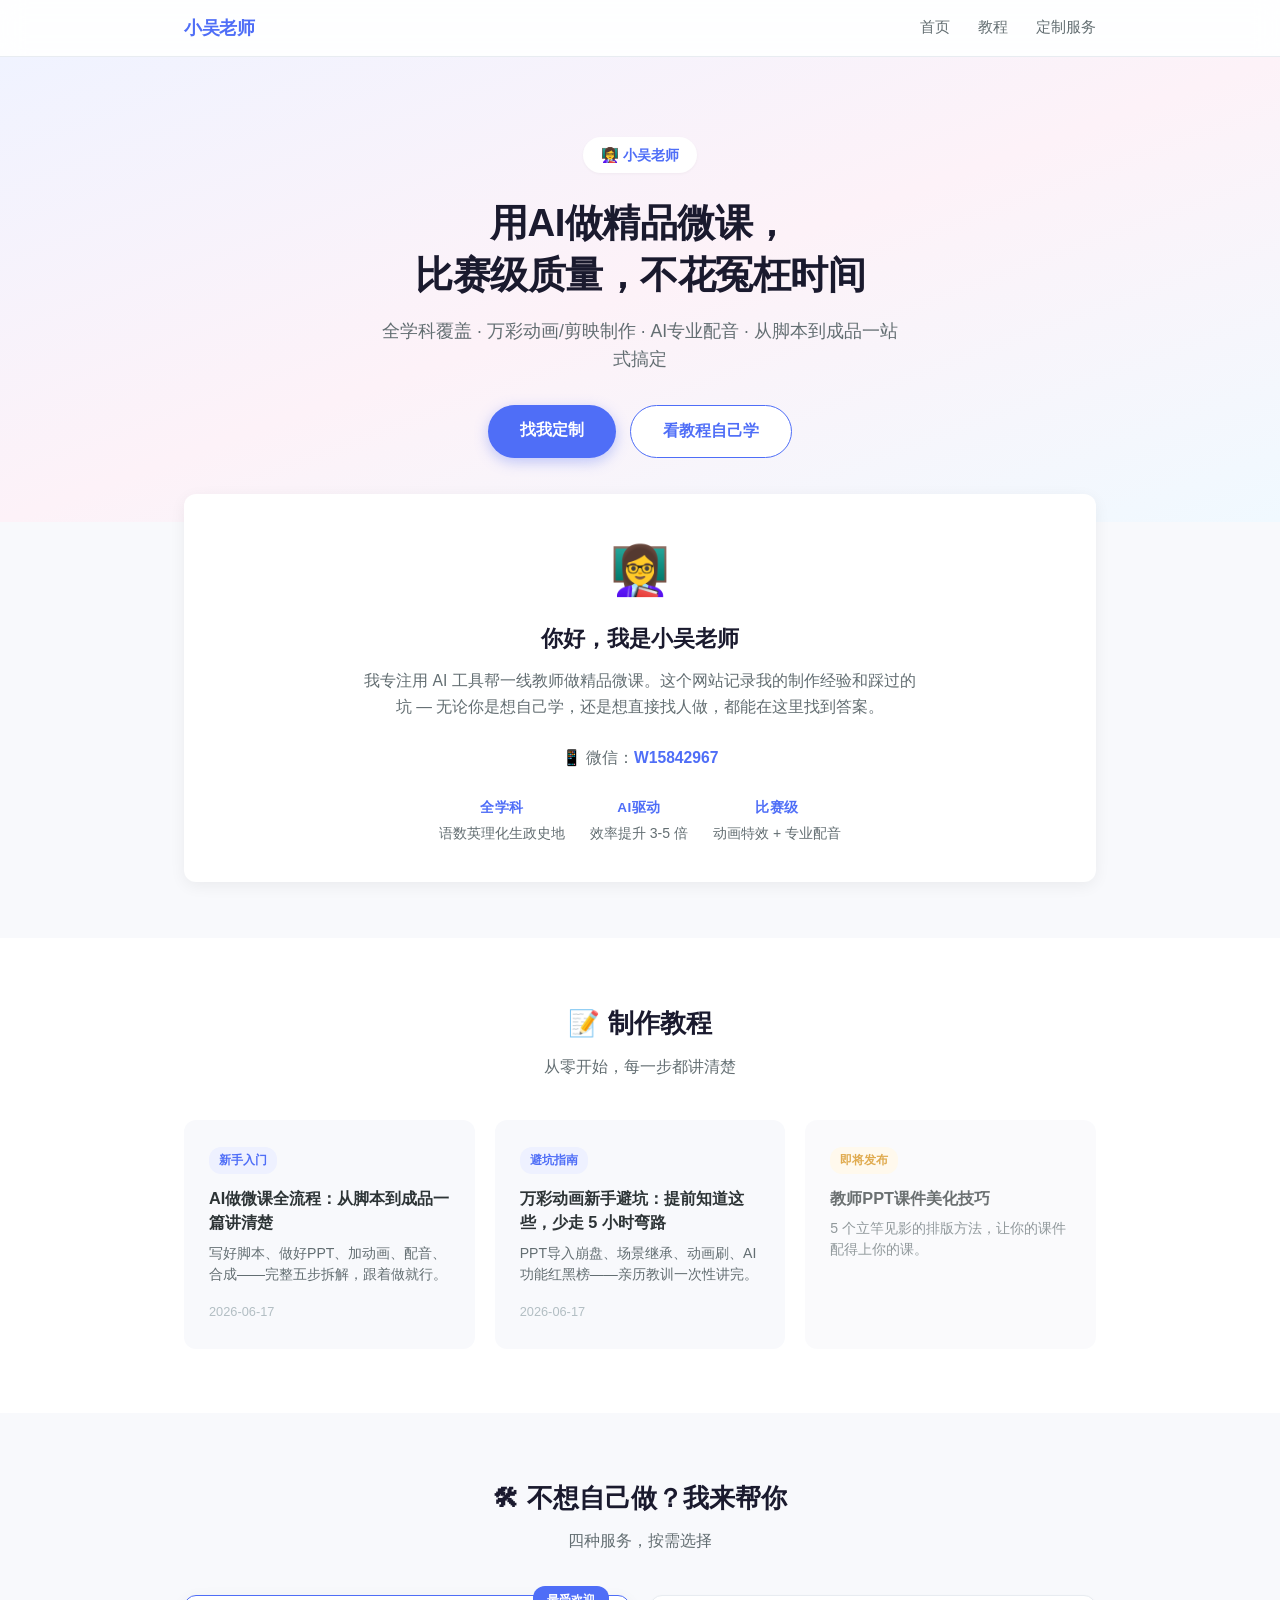
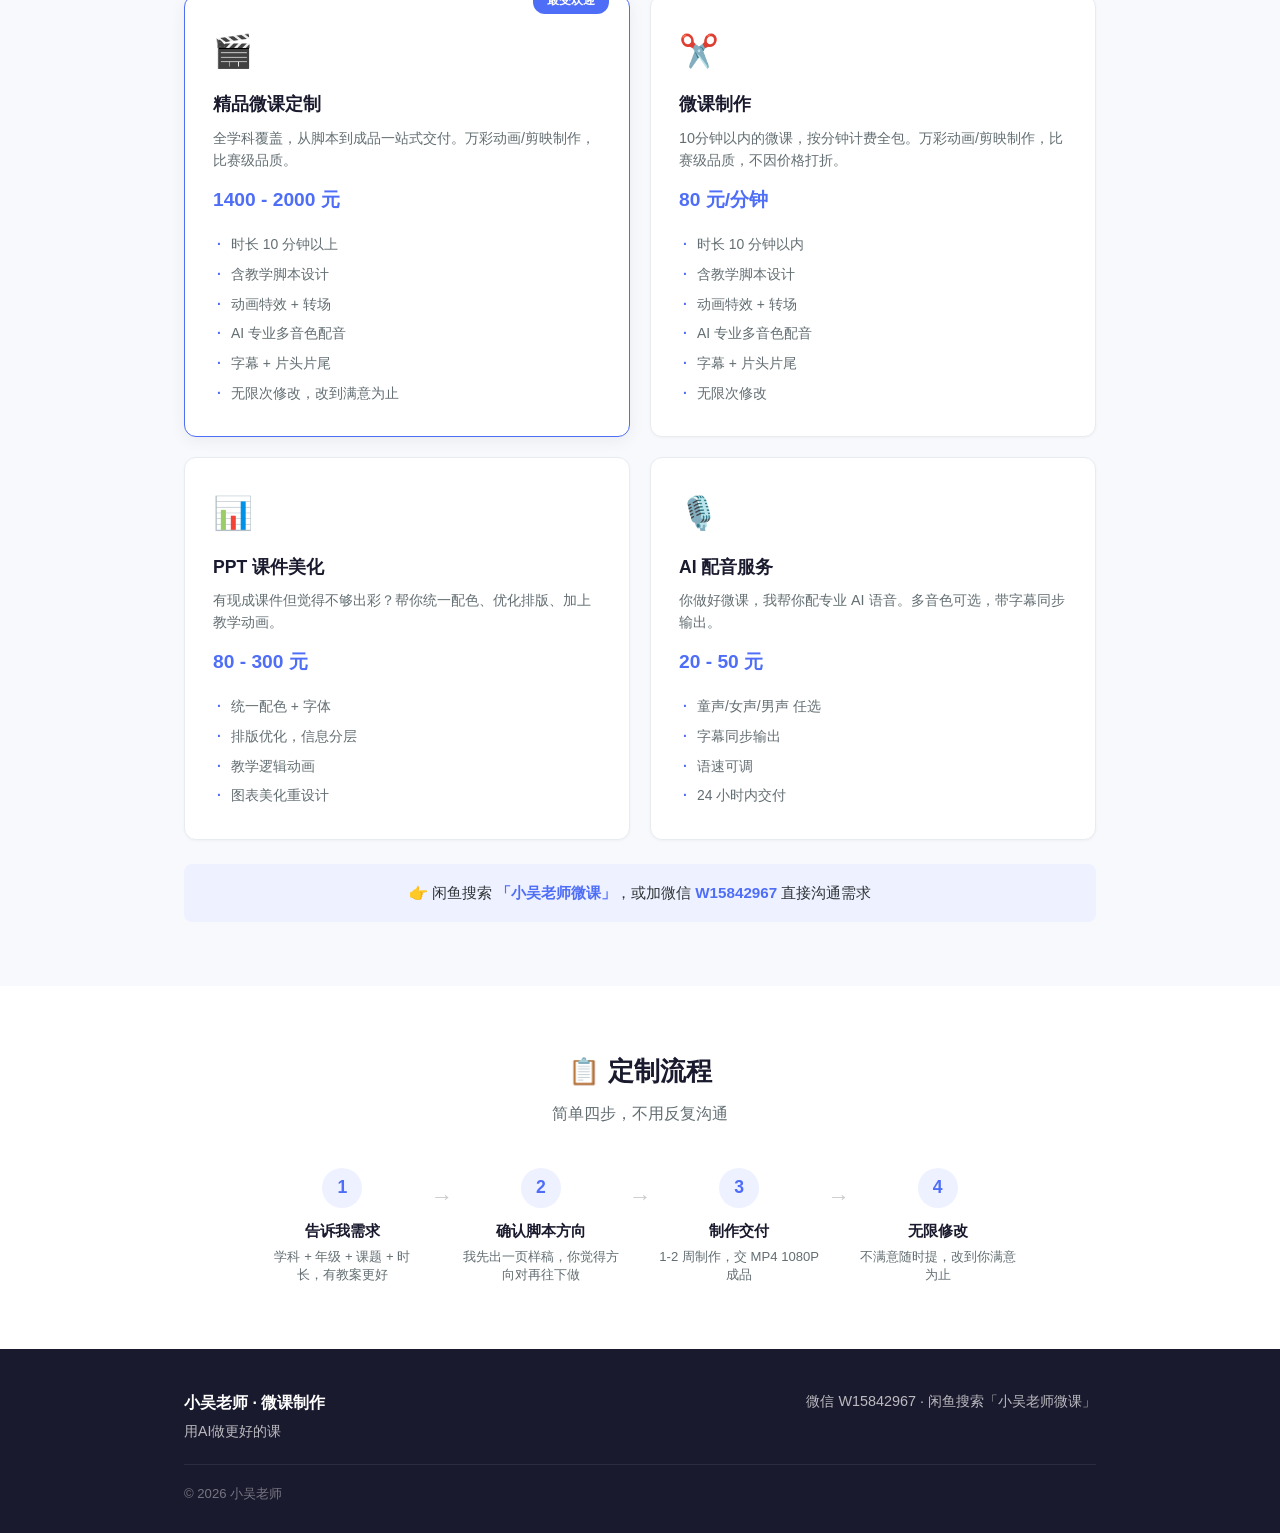
==== commit f312e4ae: "删除PPT生成器相关所有内容" ====
--- a/index.html
+++ b/index.html
@@ -16,7 +16,7 @@
       <div class="nav-links">
         <a href="index.html">首页</a>
         <a href="index.html#posts">教程</a>
-        <a href="tools/ppt-generator.html">PPT生成器</a>
+
         <a href="index.html#service">定制服务</a>
       </div>
     </div>
